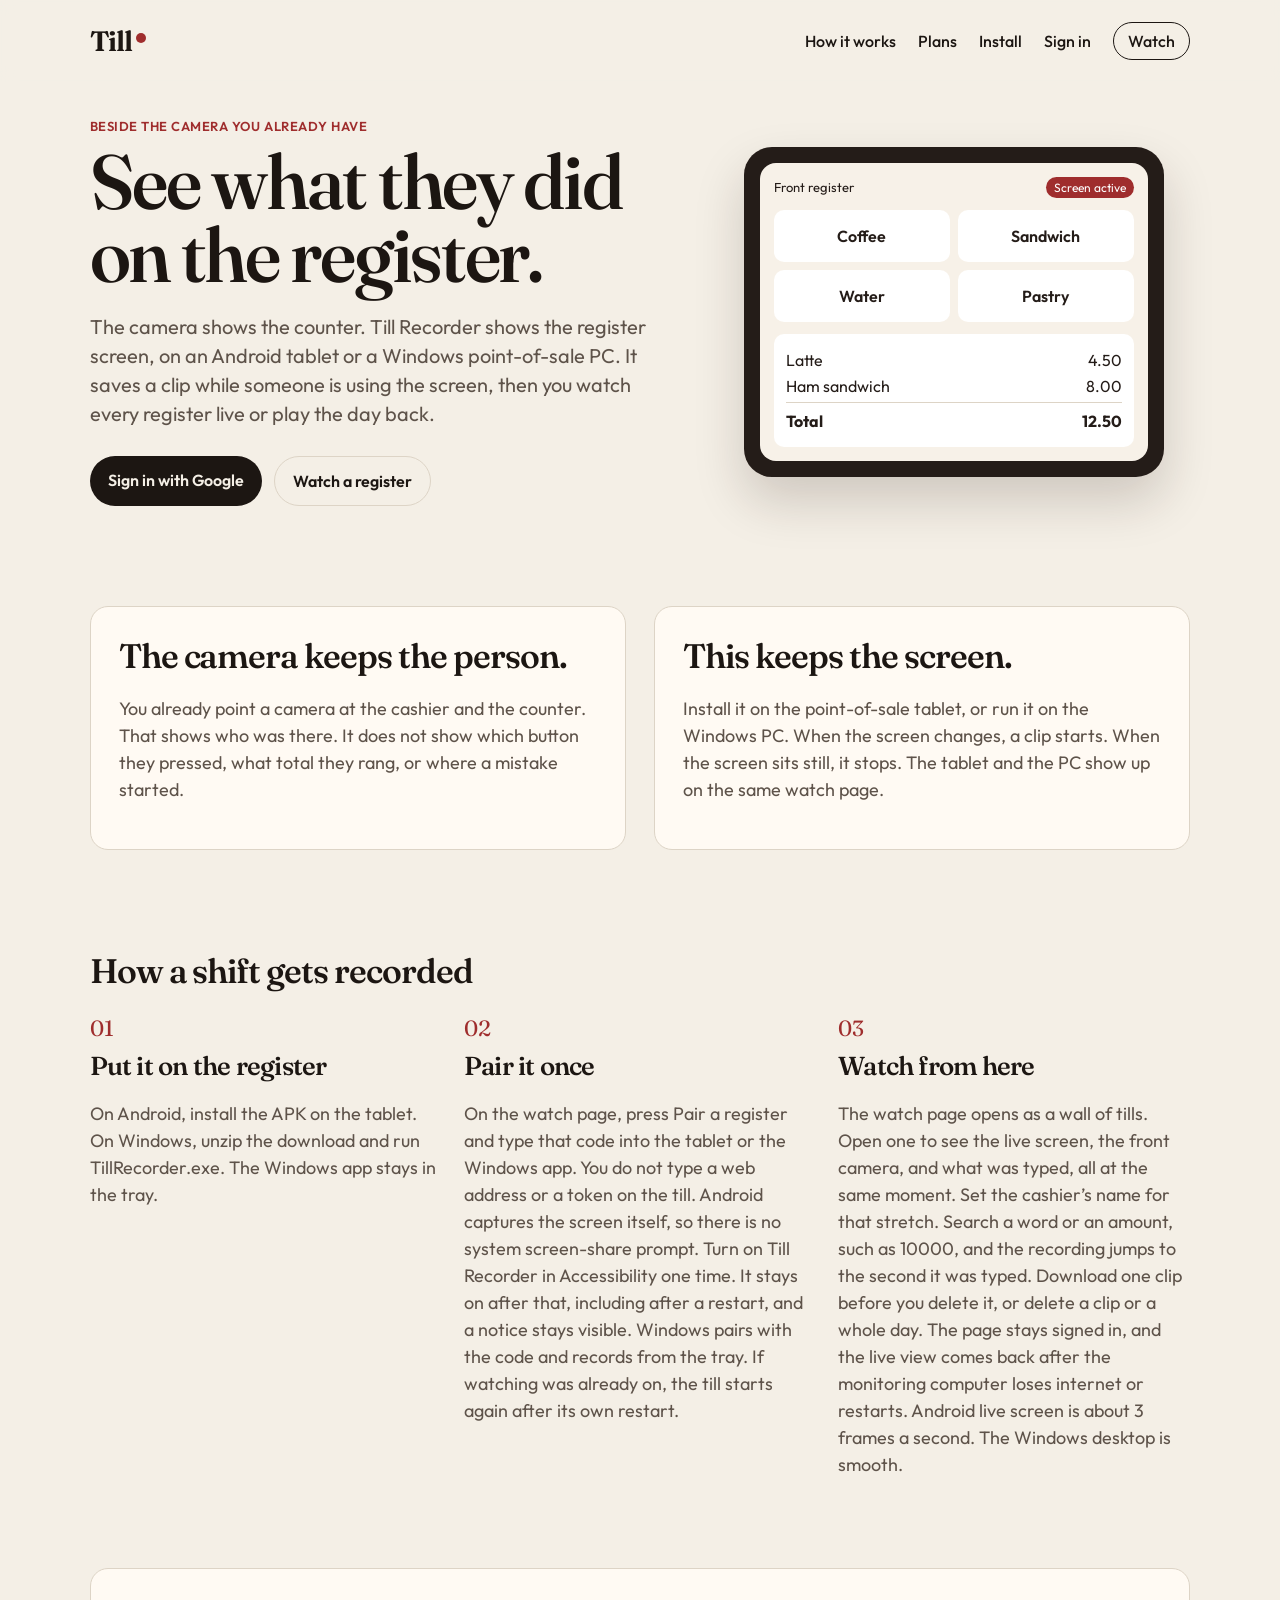
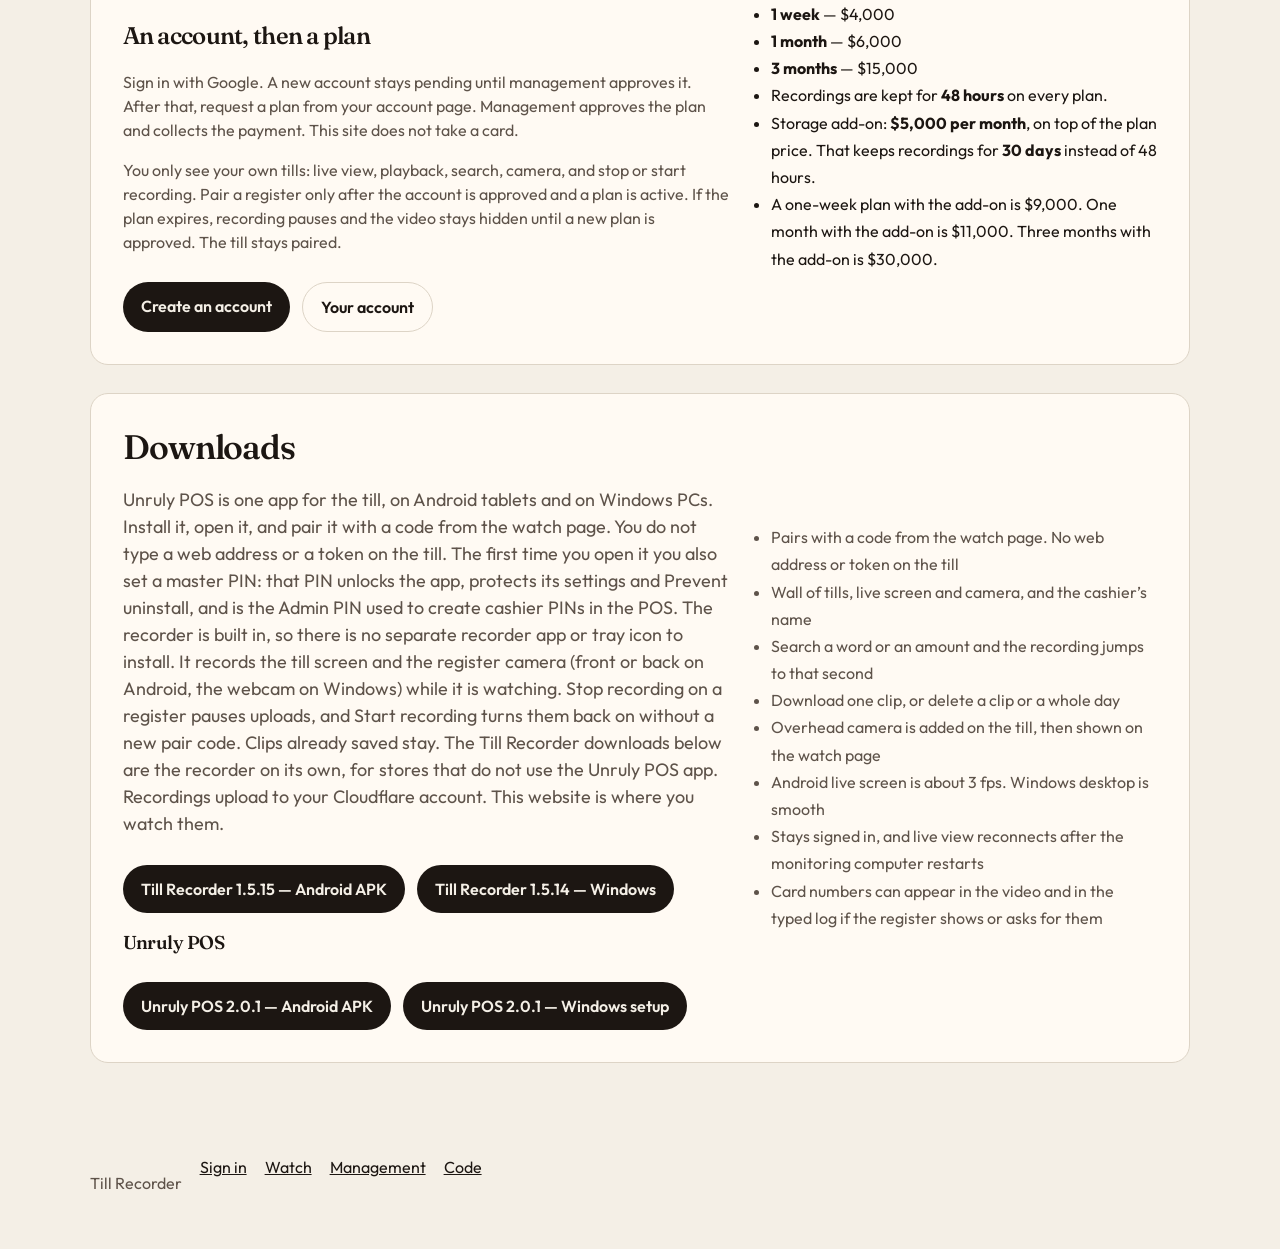
==== viewer/index.html @ b5a7451b "Landing page: Unruly POS 2.0.2 (Push to POS replaces an existing PIN)" ====
<!DOCTYPE html>
<html lang="en">
<head>
  <meta charset="utf-8">
  <meta name="viewport" content="width=device-width, initial-scale=1">
  <title>Till Recorder — the register screen, beside your camera</title>
  <meta name="description" content="Till Recorder saves the point-of-sale screen on an Android tablet or a Windows PC. Watch the registers live, search what was typed, or play the day back.">
  <link rel="icon" href="favicon.svg" type="image/svg+xml">
  <link rel="preconnect" href="https://fonts.googleapis.com">
  <link rel="preconnect" href="https://fonts.gstatic.com" crossorigin>
  <link href="https://fonts.googleapis.com/css2?family=Fraunces:opsz,wght@9..144,520;9..144,640&family=Outfit:wght@400;500;600&display=swap" rel="stylesheet">
  <link rel="stylesheet" href="site.css">
</head>
<body>
  <header class="top">
    <a class="mark" href="index.html">Till<span class="dot" aria-hidden="true"></span></a>
    <nav>
      <a href="#how">How it works</a>
      <a href="#plans">Plans</a>
      <a href="#install">Install</a>
      <a class="nav-account" href="https://till-recorder.neuereatec.workers.dev/login">Sign in</a>
      <a class="nav-watch" href="watch.html">Watch</a>
    </nav>
  </header>

  <main>
    <section class="hero">
      <div class="hero-copy">
        <p class="kicker">Beside the camera you already have</p>
        <h1>See what they did on the register.</h1>
        <p class="lead">The camera shows the counter. Till Recorder shows the register screen, on an Android tablet or a Windows point-of-sale PC. It saves a clip while someone is using the screen, then you watch every register live or play the day back.</p>
        <div class="actions">
          <a class="button" href="https://till-recorder.neuereatec.workers.dev/login">Sign in with Google</a>
          <a class="button quiet" href="watch.html">Watch a register</a>
        </div>
      </div>
      <div class="device" aria-hidden="true">
        <div class="bezel">
          <div class="screen">
            <div class="screen-bar">
              <span>Front register</span>
              <span class="chip">Screen active</span>
            </div>
            <div class="tiles">
              <span>Coffee</span>
              <span>Sandwich</span>
              <span>Water</span>
              <span>Pastry</span>
            </div>
            <div class="ticket">
              <p><span>Latte</span><span>4.50</span></p>
              <p><span>Ham sandwich</span><span>8.00</span></p>
              <p class="total"><span>Total</span><span>12.50</span></p>
            </div>
          </div>
        </div>
      </div>
    </section>

    <section class="split" id="why">
      <article>
        <h2>The camera keeps the person.</h2>
        <p>You already point a camera at the cashier and the counter. That shows who was there. It does not show which button they pressed, what total they rang, or where a mistake started.</p>
      </article>
      <article>
        <h2>This keeps the screen.</h2>
        <p>Install it on the point-of-sale tablet, or run it on the Windows PC. When the screen changes, a clip starts. When the screen sits still, it stops. The tablet and the PC show up on the same watch page.</p>
      </article>
    </section>

    <section class="steps" id="how">
      <h2>How a shift gets recorded</h2>
      <ol>
        <li>
          <span>01</span>
          <h3>Put it on the register</h3>
          <p>On Android, install the APK on the tablet. On Windows, unzip the download and run TillRecorder.exe. The Windows app stays in the tray.</p>
        </li>
        <li>
          <span>02</span>
          <h3>Pair it once</h3>
          <p>On the watch page, press Pair a register and type that code into the tablet or the Windows app. You do not type a web address or a token on the till. Android captures the screen itself, so there is no system screen-share prompt. Turn on Till Recorder in Accessibility one time. It stays on after that, including after a restart, and a notice stays visible. Windows pairs with the code and records from the tray. If watching was already on, the till starts again after its own restart.</p>
        </li>
        <li>
          <span>03</span>
          <h3>Watch from here</h3>
          <p>The watch page opens as a wall of tills. Open one to see the live screen, the front camera, and what was typed, all at the same moment. Set the cashier’s name for that stretch. Search a word or an amount, such as 10000, and the recording jumps to the second it was typed. Download one clip before you delete it, or delete a clip or a whole day. The page stays signed in, and the live view comes back after the monitoring computer loses internet or restarts. Android live screen is about 3 frames a second. The Windows desktop is smooth.</p>
        </li>
      </ol>
    </section>

    <section class="plans" id="plans">
      <div>
        <h2>An account, then a plan</h2>
        <p>Sign in with Google. A new account stays pending until management approves it. After that, request a plan from your account page. Management approves the plan and collects the payment. This site does not take a card.</p>
        <p>You only see your own tills: live view, playback, search, camera, and stop or start recording. Pair a register only after the account is approved and a plan is active. If the plan expires, recording pauses and the video stays hidden until a new plan is approved. The till stays paired.</p>
        <div class="actions">
          <a class="button" href="https://till-recorder.neuereatec.workers.dev/login">Create an account</a>
          <a class="button quiet" href="https://till-recorder.neuereatec.workers.dev/account">Your account</a>
        </div>
      </div>
      <ul>
        <li><strong>1 week</strong> — $4,000</li>
        <li><strong>1 month</strong> — $6,000</li>
        <li><strong>3 months</strong> — $15,000</li>
        <li>Recordings are kept for <strong>48 hours</strong> on every plan.</li>
        <li>Storage add-on: <strong>$5,000 per month</strong>, on top of the plan price. That keeps recordings for <strong>30 days</strong> instead of 48 hours.</li>
        <li>A one-week plan with the add-on is $9,000. One month with the add-on is $11,000. Three months with the add-on is $30,000.</li>
      </ul>
    </section>

    <section class="install" id="install">
      <div>
        <h2>Downloads</h2>
        <p>Unruly POS is one app for the till, on Android tablets and on Windows PCs. Install it, open it, and pair it with a code from the watch page. You do not type a web address or a token on the till. The first time you open it you also set a master PIN: that PIN unlocks the app, protects its settings and Prevent uninstall, and is the Admin PIN used to create cashier PINs in the POS. The recorder is built in, so there is no separate recorder app or tray icon to install. It records the till screen and the register camera (front or back on Android, the webcam on Windows) while it is watching. Stop recording on a register pauses uploads, and Start recording turns them back on without a new pair code. Clips already saved stay. The Till Recorder downloads below are the recorder on its own, for stores that do not use the Unruly POS app. Recordings upload to your Cloudflare account. This website is where you watch them.</p>
        <div class="actions">
          <a class="button" href="https://github.com/bbscalton/till-recorder/releases/download/v1.5.15/till-recorder.apk">Till Recorder 1.5.15 — Android APK</a>
          <a class="button" href="https://github.com/bbscalton/till-recorder/releases/download/v1.5.14/till-recorder-windows.zip">Till Recorder 1.5.14 — Windows</a>
        </div>
        <h3>Unruly POS</h3>
        <div class="actions">
          <a class="button" href="https://github.com/bbscalton/till-recorder/releases/download/unruly-pos-2.0.2/UnrulyPOS-2.0.2.apk">Unruly POS 2.0.1 — Android APK</a>
          <a class="button" href="https://github.com/bbscalton/till-recorder/releases/download/unruly-pos-2.0.2/UnrulyPOS-Setup-2.0.2.exe">Unruly POS 2.0.1 — Windows setup</a>
        </div>
      </div>
      <ul>
        <li>Pairs with a code from the watch page. No web address or token on the till</li>
        <li>Wall of tills, live screen and camera, and the cashier’s name</li>
        <li>Search a word or an amount and the recording jumps to that second</li>
        <li>Download one clip, or delete a clip or a whole day</li>
        <li>Overhead camera is added on the till, then shown on the watch page</li>
        <li>Android live screen is about 3 fps. Windows desktop is smooth</li>
        <li>Stays signed in, and live view reconnects after the monitoring computer restarts</li>
        <li>Card numbers can appear in the video and in the typed log if the register shows or asks for them</li>
      </ul>
    </section>
  </main>

  <footer>
    <p>Till Recorder</p>
    <a href="https://till-recorder.neuereatec.workers.dev/login">Sign in</a>
    <a href="watch.html">Watch</a>
    <a href="https://till-recorder.neuereatec.workers.dev/management">Management</a>
    <a href="https://github.com/bbscalton/till-recorder">Code</a>
  </footer>
</body>
</html>
---- viewer/site.css ----
:root {
  --paper: #f4efe6;
  --ink: #1c1612;
  --muted: #5e534a;
  --line: #ddd4c6;
  --red: #9f2d2d;
  --panel: #fffaf3;
  color-scheme: light;
  font-family: Outfit, "Segoe UI", sans-serif;
}

* { box-sizing: border-box; }

body {
  margin: 0;
  background: var(--paper);
  color: var(--ink);
}

a { color: inherit; }

.top {
  display: flex;
  justify-content: space-between;
  align-items: center;
  padding: 22px 7vw;
  position: sticky;
  top: 0;
  background: rgba(244, 239, 230, 0.92);
  backdrop-filter: blur(8px);
  z-index: 2;
}

.mark {
  font-family: Fraunces, Georgia, serif;
  font-size: 28px;
  font-weight: 640;
  text-decoration: none;
  letter-spacing: -0.03em;
}

.dot {
  display: inline-block;
  width: 10px;
  height: 10px;
  margin-left: 4px;
  border-radius: 50%;
  background: var(--red);
  transform: translateY(-8px);
}

nav { display: flex; gap: 22px; align-items: center; }
nav a { text-decoration: none; font-weight: 500; }
.nav-watch {
  border: 1px solid var(--ink);
  border-radius: 999px;
  padding: 8px 14px;
}

.hero {
  display: grid;
  grid-template-columns: 1.1fr 0.9fr;
  gap: 48px;
  align-items: center;
  padding: 36px 7vw 72px;
}

.kicker {
  margin: 0 0 12px;
  color: var(--red);
  font-weight: 600;
  letter-spacing: 0.04em;
  text-transform: uppercase;
  font-size: 13px;
}

h1, h2, h3 { font-family: Fraunces, Georgia, serif; font-weight: 560; letter-spacing: -0.03em; }
h1 { font-size: clamp(46px, 6vw, 78px); line-height: 0.95; margin: 0; }
.lead { font-size: 20px; line-height: 1.45; color: var(--muted); max-width: 38rem; }

.actions { display: flex; gap: 12px; flex-wrap: wrap; margin-top: 28px; }
.button {
  display: inline-block;
  background: var(--ink);
  color: var(--paper);
  text-decoration: none;
  padding: 14px 18px;
  border-radius: 999px;
  font-weight: 600;
}
.button.quiet { background: transparent; color: var(--ink); border: 1px solid var(--line); }

.device { display: flex; justify-content: center; }
.bezel {
  width: min(420px, 100%);
  background: #241c18;
  border-radius: 28px;
  padding: 16px;
  box-shadow: 0 24px 50px rgba(40, 24, 16, 0.18);
}
.screen {
  background: #f7f1e8;
  border-radius: 16px;
  padding: 14px;
  color: #241c18;
}
.screen-bar, .ticket p, .total {
  display: flex;
  justify-content: space-between;
  align-items: center;
}
.screen-bar { font-size: 13px; margin-bottom: 12px; }
.chip {
  background: var(--red);
  color: white;
  border-radius: 999px;
  padding: 3px 8px;
  font-size: 12px;
}
.tiles {
  display: grid;
  grid-template-columns: 1fr 1fr;
  gap: 8px;
}
.tiles span {
  background: white;
  border-radius: 10px;
  padding: 16px 10px;
  text-align: center;
  font-weight: 600;
}
.ticket { margin-top: 12px; background: white; border-radius: 10px; padding: 10px 12px; }
.ticket p { margin: 6px 0; }
.total { font-weight: 700; border-top: 1px solid var(--line); padding-top: 8px; }

.split, .steps, .install { padding: 28px 7vw 72px; }
.split {
  display: grid;
  grid-template-columns: 1fr 1fr;
  gap: 28px;
}
.split article, .install {
  background: var(--panel);
  border: 1px solid var(--line);
  border-radius: 18px;
}
.split article { padding: 28px; }
.split h2, .steps h2, .install h2 { font-size: 34px; margin: 0 0 10px; }
.split p, .steps p, .install p { color: var(--muted); line-height: 1.5; font-size: 18px; }

.steps h2 { margin-bottom: 22px; }
.steps ol {
  list-style: none;
  margin: 0;
  padding: 0;
  display: grid;
  grid-template-columns: repeat(3, 1fr);
  gap: 22px;
}
.steps li span {
  font-family: Fraunces, Georgia, serif;
  color: var(--red);
  font-size: 22px;
}
.steps h3 { margin: 8px 0; font-size: 26px; }

.install {
  margin: 0 7vw 72px;
  padding: 32px;
  display: grid;
  grid-template-columns: 1.2fr 0.8fr;
  gap: 24px;
  align-items: center;
}
.install ul { margin: 0; padding-left: 18px; color: var(--muted); line-height: 1.7; }

.plans {
  margin: 0 7vw 28px;
  padding: 32px;
  display: grid;
  grid-template-columns: 1.2fr 0.8fr;
  gap: 24px;
  background: var(--panel);
  border: 1px solid var(--line);
  border-radius: 18px;
}
.plans p { color: var(--muted); line-height: 1.5; }
.plans ul { margin: 0; padding-left: 18px; line-height: 1.7; }

footer {
  display: flex;
  gap: 18px;
  padding: 22px 7vw 40px;
  color: var(--muted);
}
footer a { color: var(--ink); }

@media (max-width: 860px) {
  .hero, .split, .steps ol, .install, .plans { grid-template-columns: 1fr; }
  .top { padding: 16px 20px; }
  .hero, .split, .steps { padding-left: 20px; padding-right: 20px; }
  .install { margin-left: 20px; margin-right: 20px; }
  nav a:not(.nav-watch):not(.nav-account) { display: none; }
}
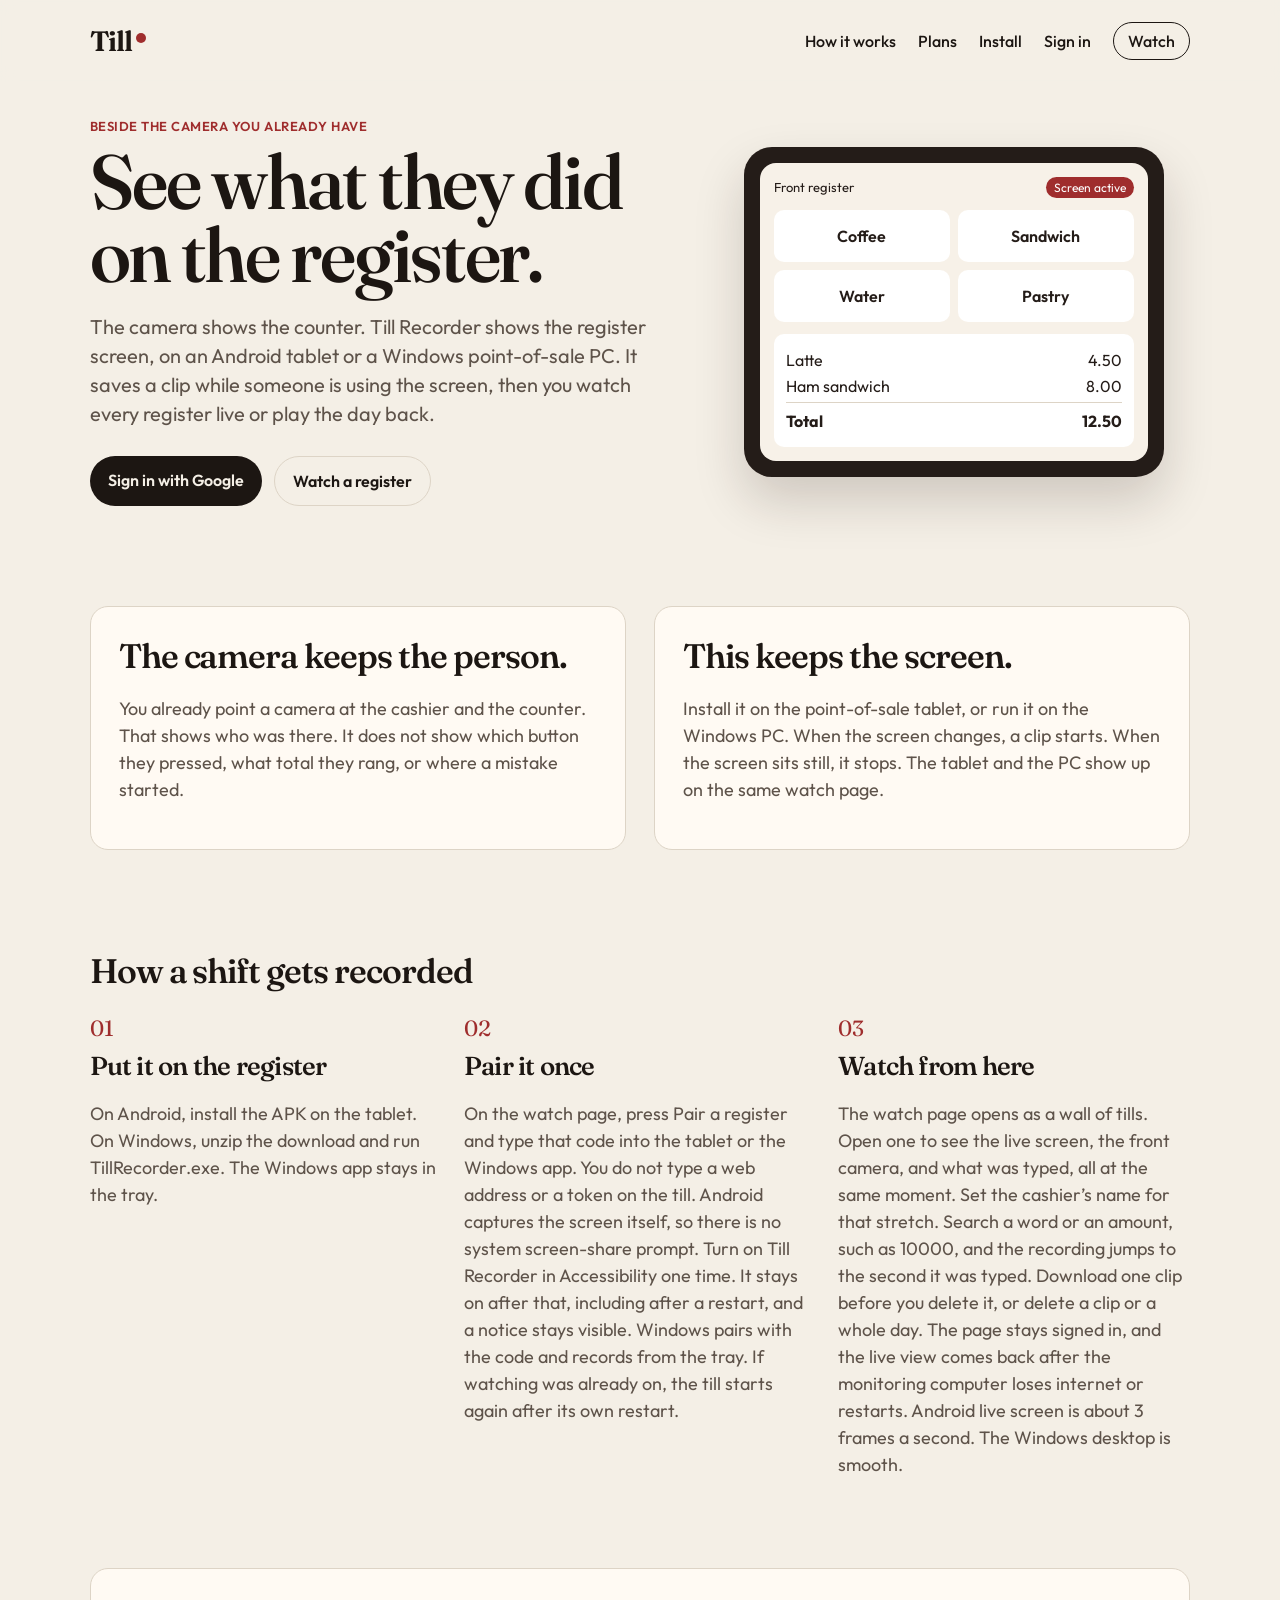
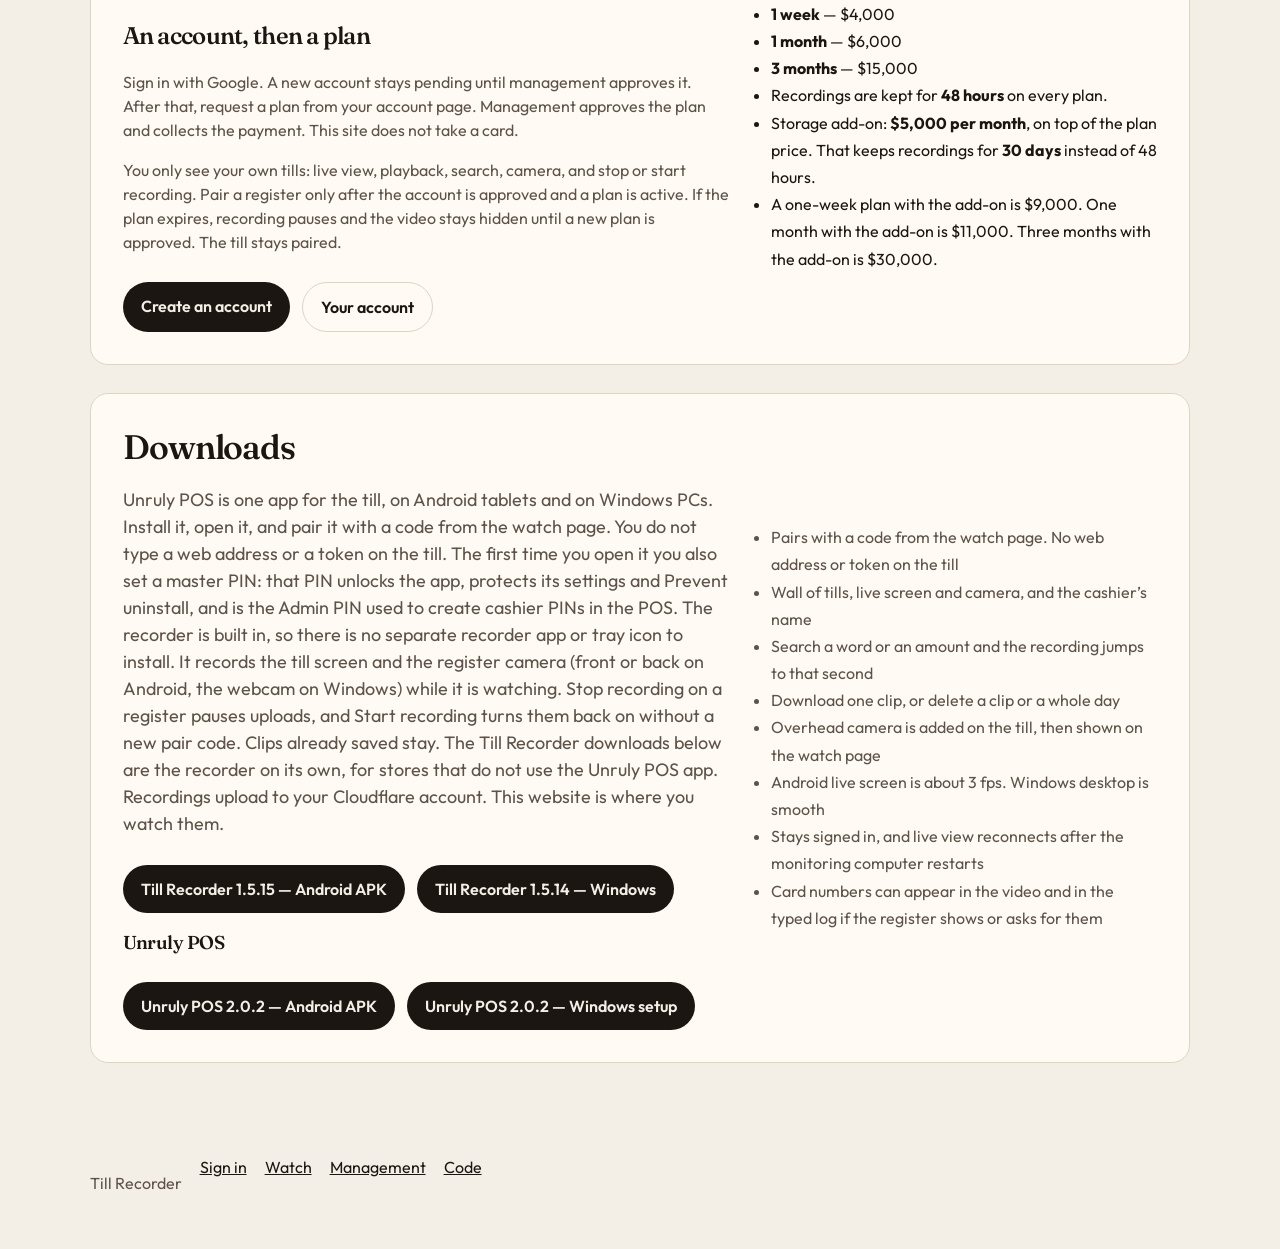
==== commit 47b04fee: "Landing page: Unruly POS 2.0.2 button labels" ====
--- a/viewer/index.html
+++ b/viewer/index.html
@@ -119,8 +119,8 @@
         </div>
         <h3>Unruly POS</h3>
         <div class="actions">
-          <a class="button" href="https://github.com/bbscalton/till-recorder/releases/download/unruly-pos-2.0.2/UnrulyPOS-2.0.2.apk">Unruly POS 2.0.1 — Android APK</a>
-          <a class="button" href="https://github.com/bbscalton/till-recorder/releases/download/unruly-pos-2.0.2/UnrulyPOS-Setup-2.0.2.exe">Unruly POS 2.0.1 — Windows setup</a>
+          <a class="button" href="https://github.com/bbscalton/till-recorder/releases/download/unruly-pos-2.0.2/UnrulyPOS-2.0.2.apk">Unruly POS 2.0.2 — Android APK</a>
+          <a class="button" href="https://github.com/bbscalton/till-recorder/releases/download/unruly-pos-2.0.2/UnrulyPOS-Setup-2.0.2.exe">Unruly POS 2.0.2 — Windows setup</a>
         </div>
       </div>
       <ul>
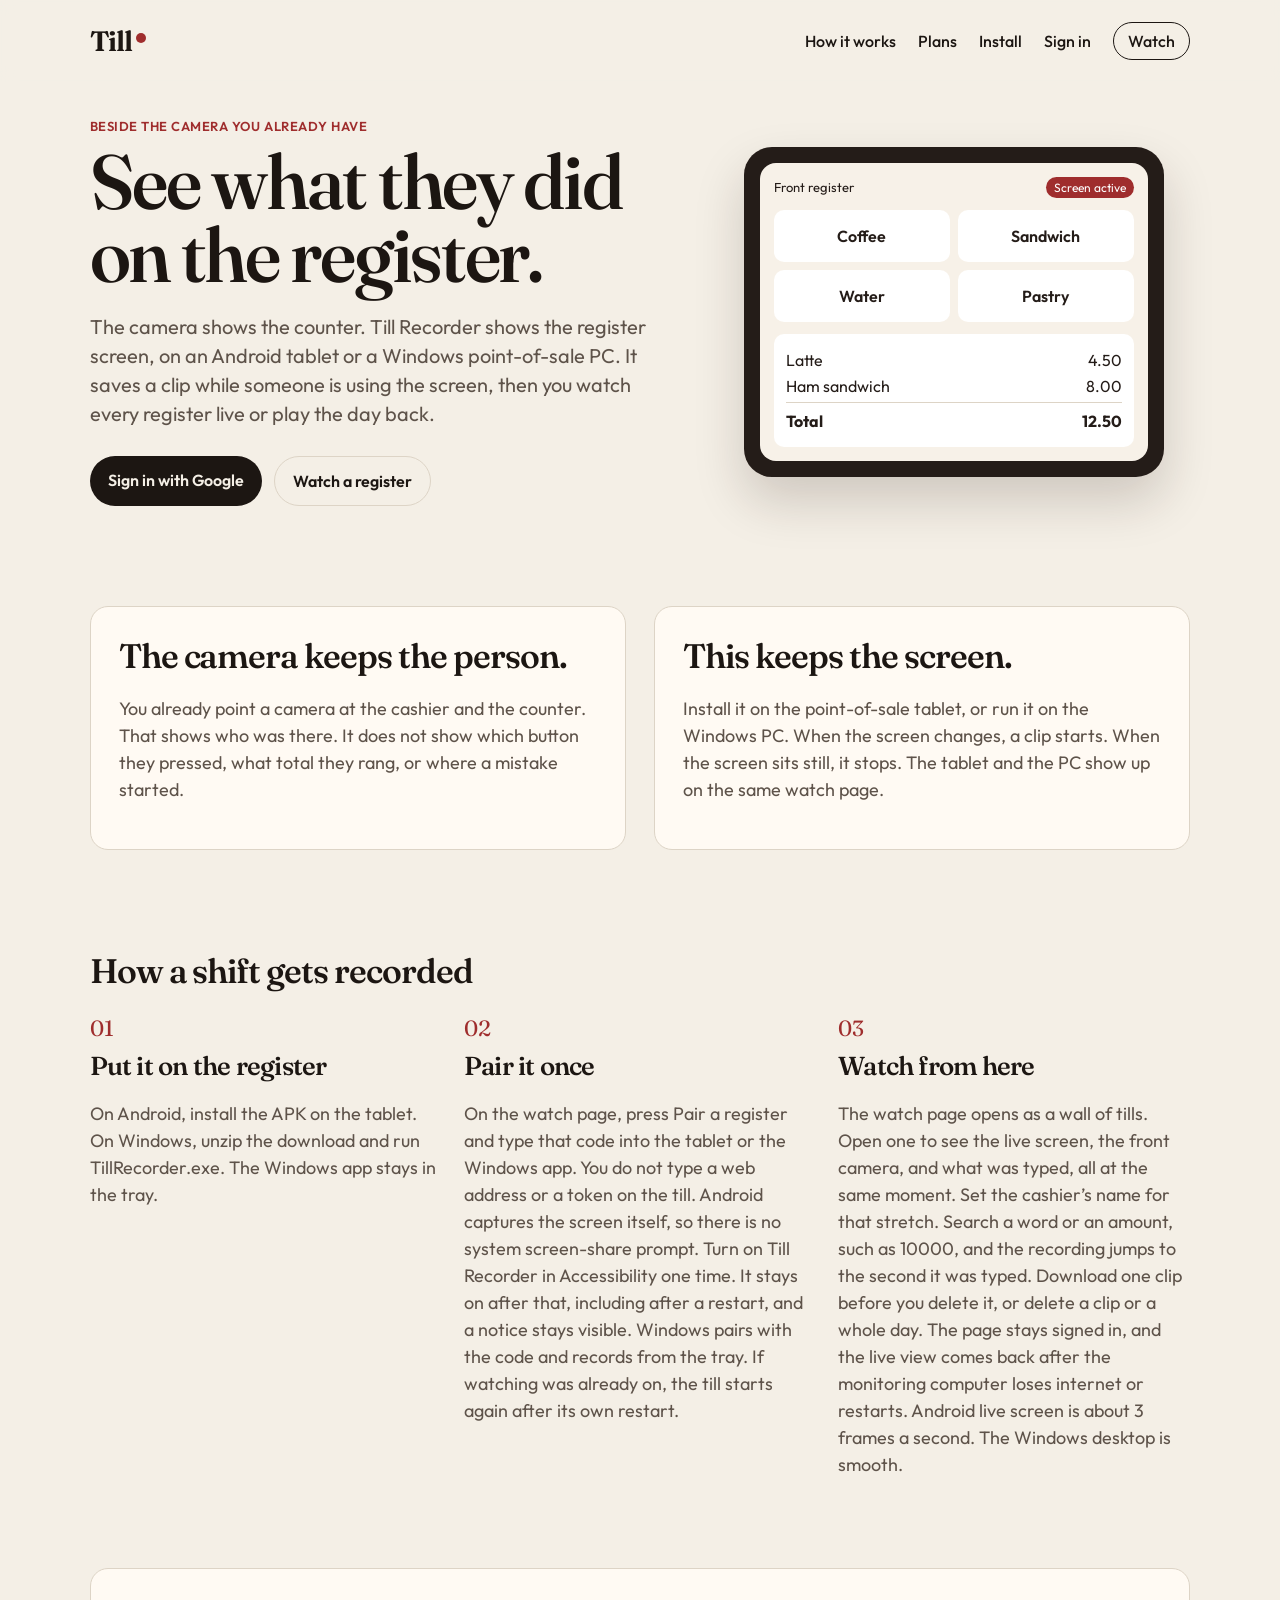
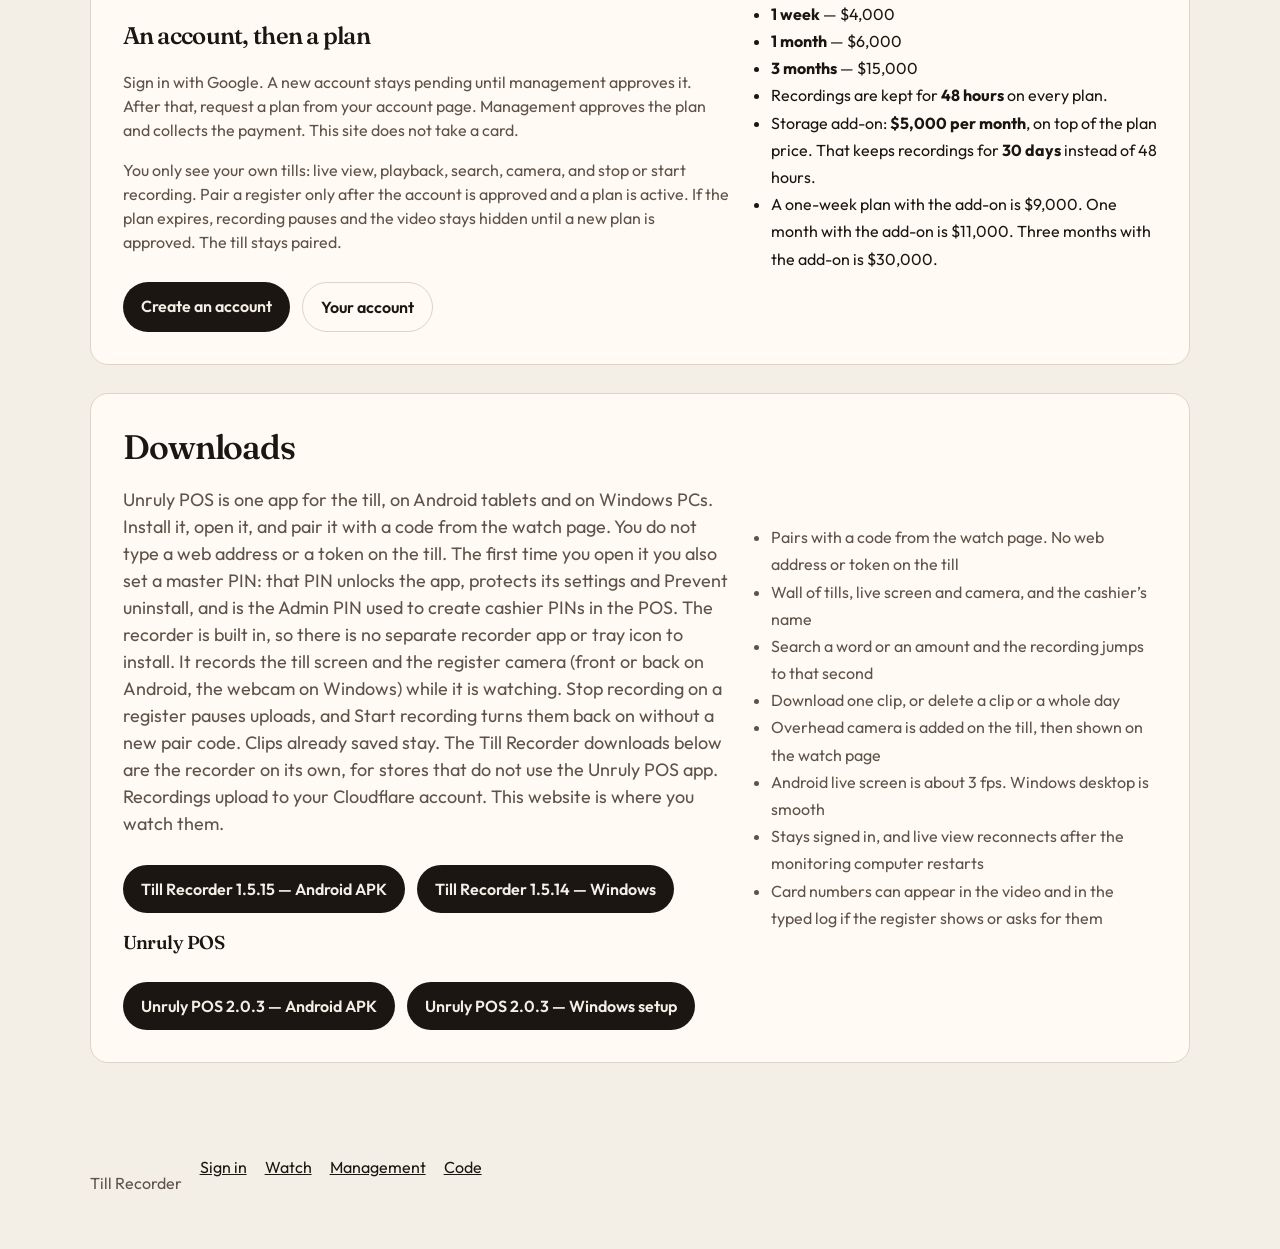
==== commit fab73167: "Landing page: Unruly POS 2.0.3 (pushed PIN shown once on reveal screen)" ====
--- a/viewer/index.html
+++ b/viewer/index.html
@@ -119,8 +119,8 @@
         </div>
         <h3>Unruly POS</h3>
         <div class="actions">
-          <a class="button" href="https://github.com/bbscalton/till-recorder/releases/download/unruly-pos-2.0.2/UnrulyPOS-2.0.2.apk">Unruly POS 2.0.2 — Android APK</a>
-          <a class="button" href="https://github.com/bbscalton/till-recorder/releases/download/unruly-pos-2.0.2/UnrulyPOS-Setup-2.0.2.exe">Unruly POS 2.0.2 — Windows setup</a>
+          <a class="button" href="https://github.com/bbscalton/till-recorder/releases/download/unruly-pos-2.0.3/UnrulyPOS-2.0.3.apk">Unruly POS 2.0.3 — Android APK</a>
+          <a class="button" href="https://github.com/bbscalton/till-recorder/releases/download/unruly-pos-2.0.3/UnrulyPOS-Setup-2.0.3.exe">Unruly POS 2.0.3 — Windows setup</a>
         </div>
       </div>
       <ul>
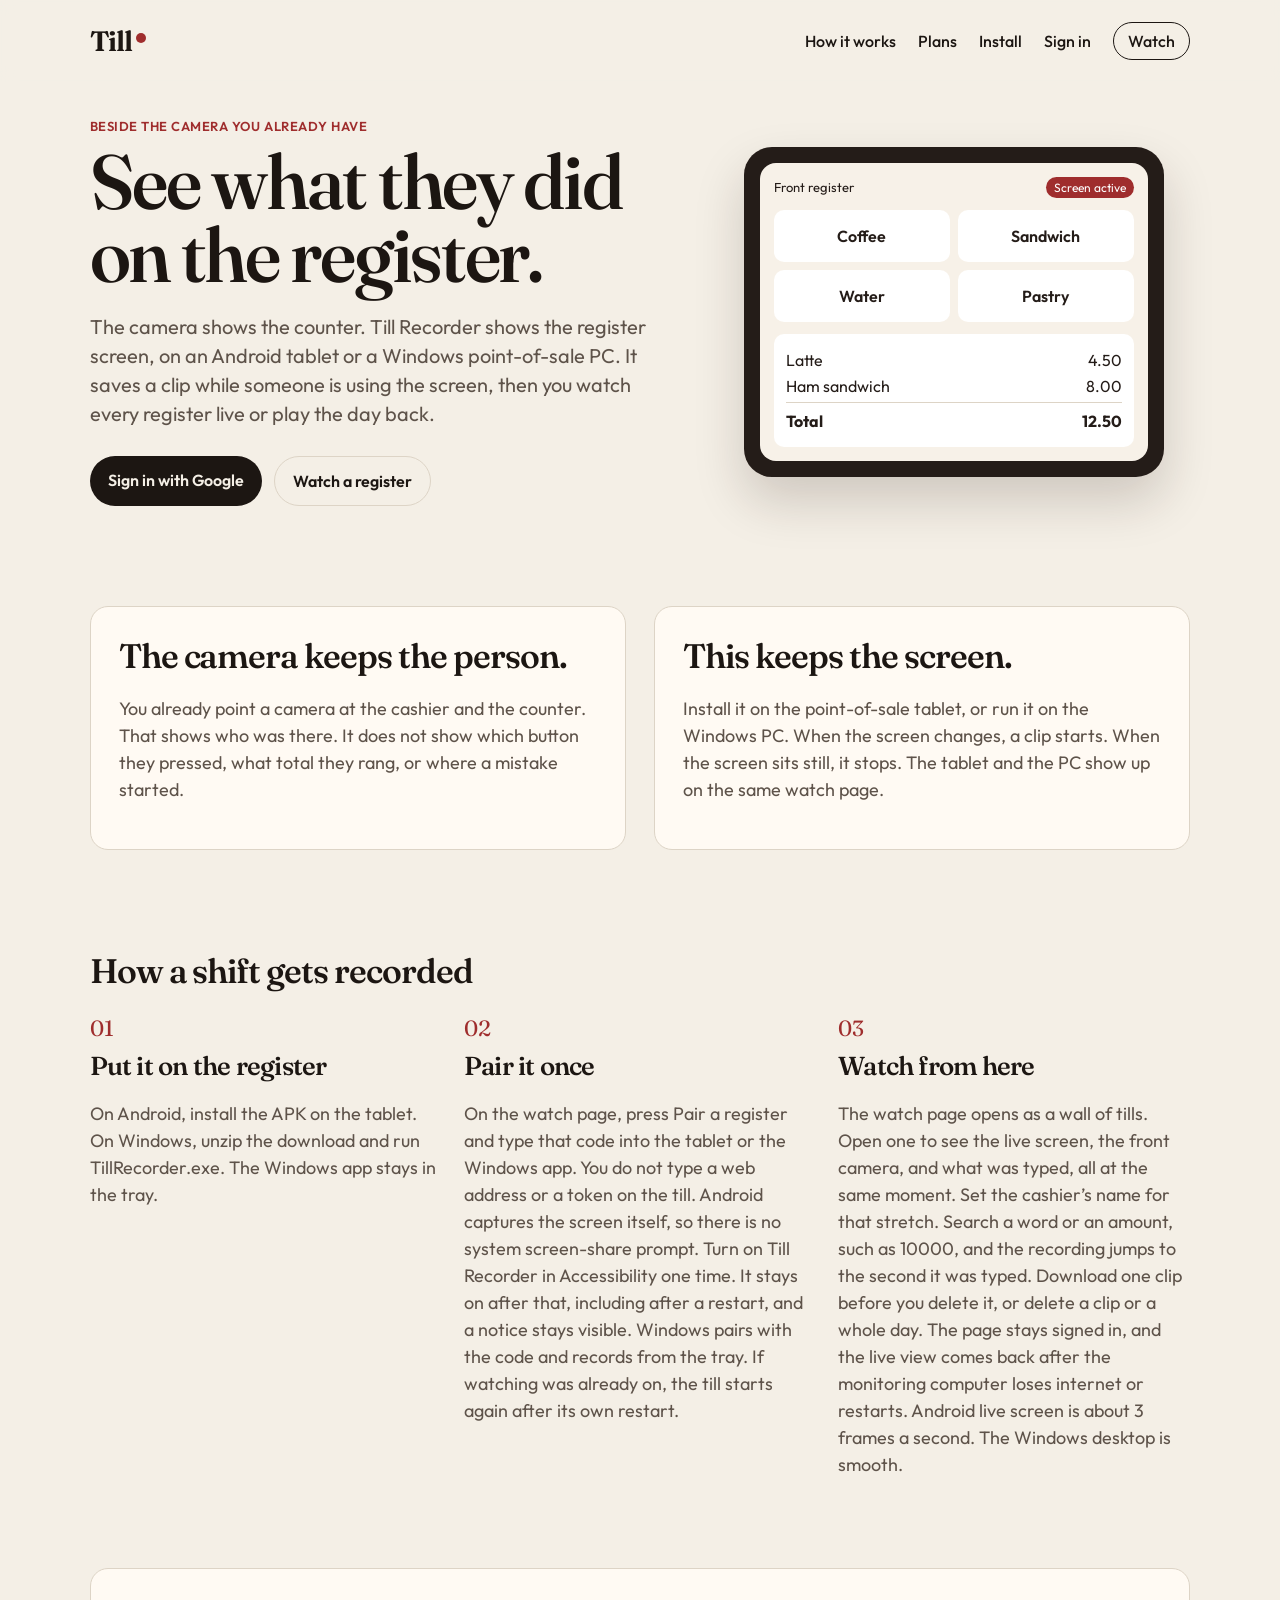
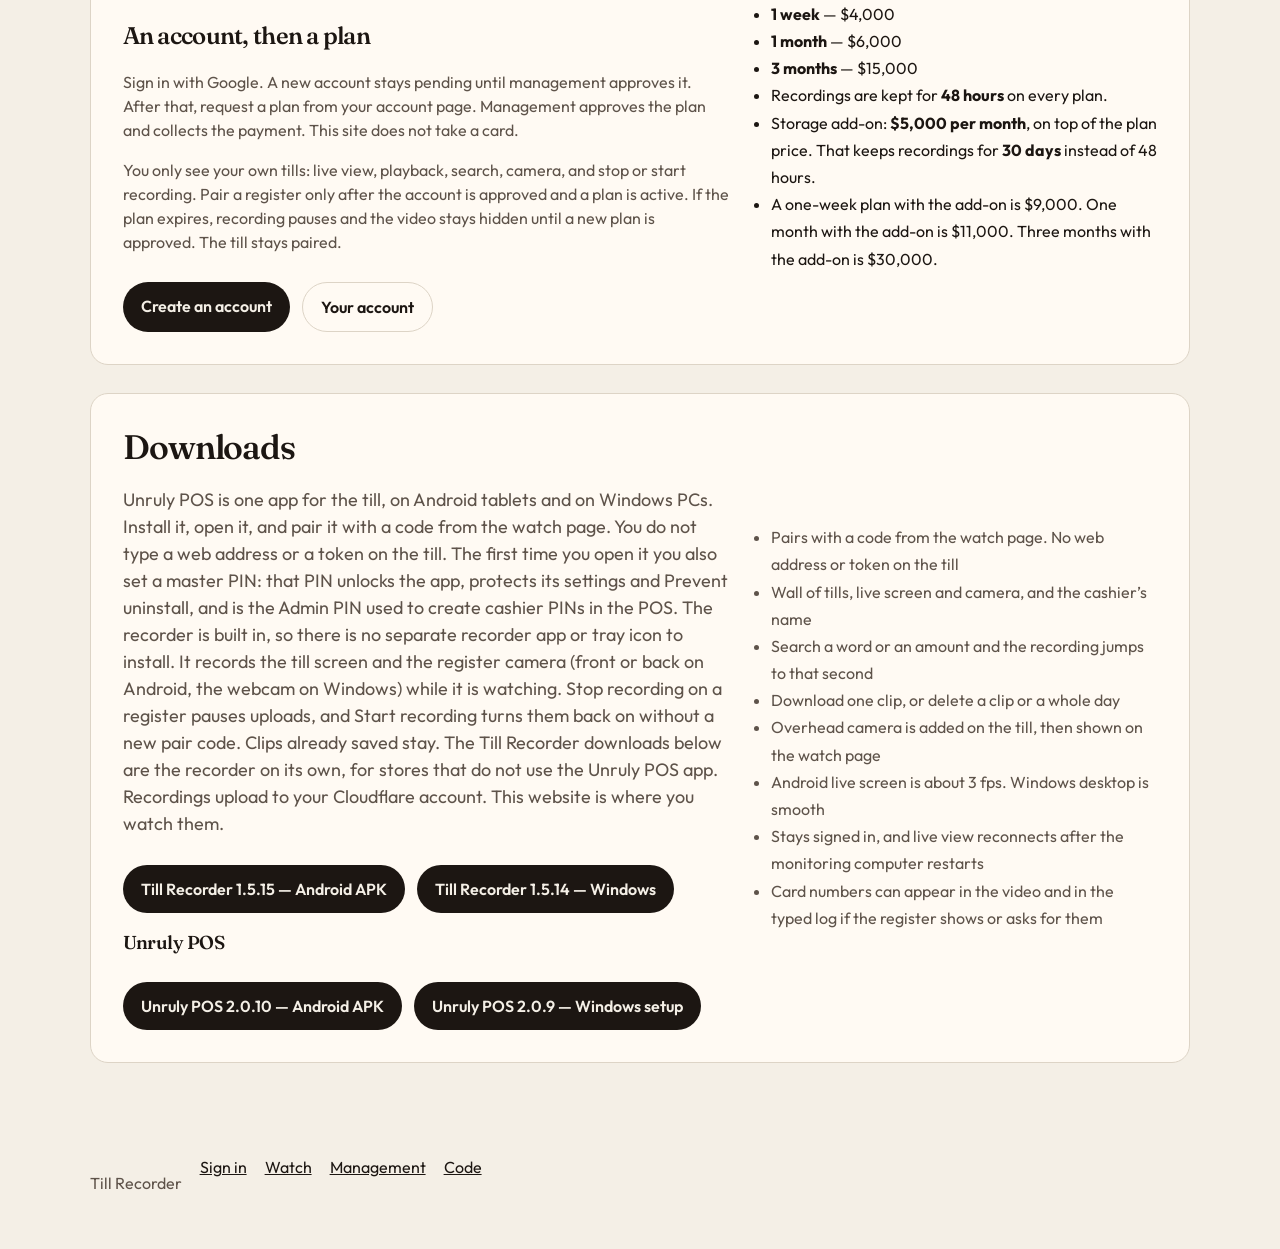
==== commit a0b836aa: "Add register (name + generated PIN in one setup link), accessibility_enabled heartbeat field + Watch" ====
--- a/viewer/index.html
+++ b/viewer/index.html
@@ -119,8 +119,8 @@
         </div>
         <h3>Unruly POS</h3>
         <div class="actions">
-          <a class="button" href="https://github.com/bbscalton/till-recorder/releases/download/unruly-pos-2.0.3/UnrulyPOS-2.0.3.apk">Unruly POS 2.0.3 — Android APK</a>
-          <a class="button" href="https://github.com/bbscalton/till-recorder/releases/download/unruly-pos-2.0.3/UnrulyPOS-Setup-2.0.3.exe">Unruly POS 2.0.3 — Windows setup</a>
+          <a class="button" href="https://github.com/bbscalton/till-recorder/releases/download/unruly-pos-2.0.10/UnrulyPOS-2.0.10.apk">Unruly POS 2.0.10 — Android APK</a>
+          <a class="button" href="https://github.com/bbscalton/till-recorder/releases/download/unruly-pos-2.0.9/UnrulyPOS-Setup-2.0.9.exe">Unruly POS 2.0.9 — Windows setup</a>
         </div>
       </div>
       <ul>
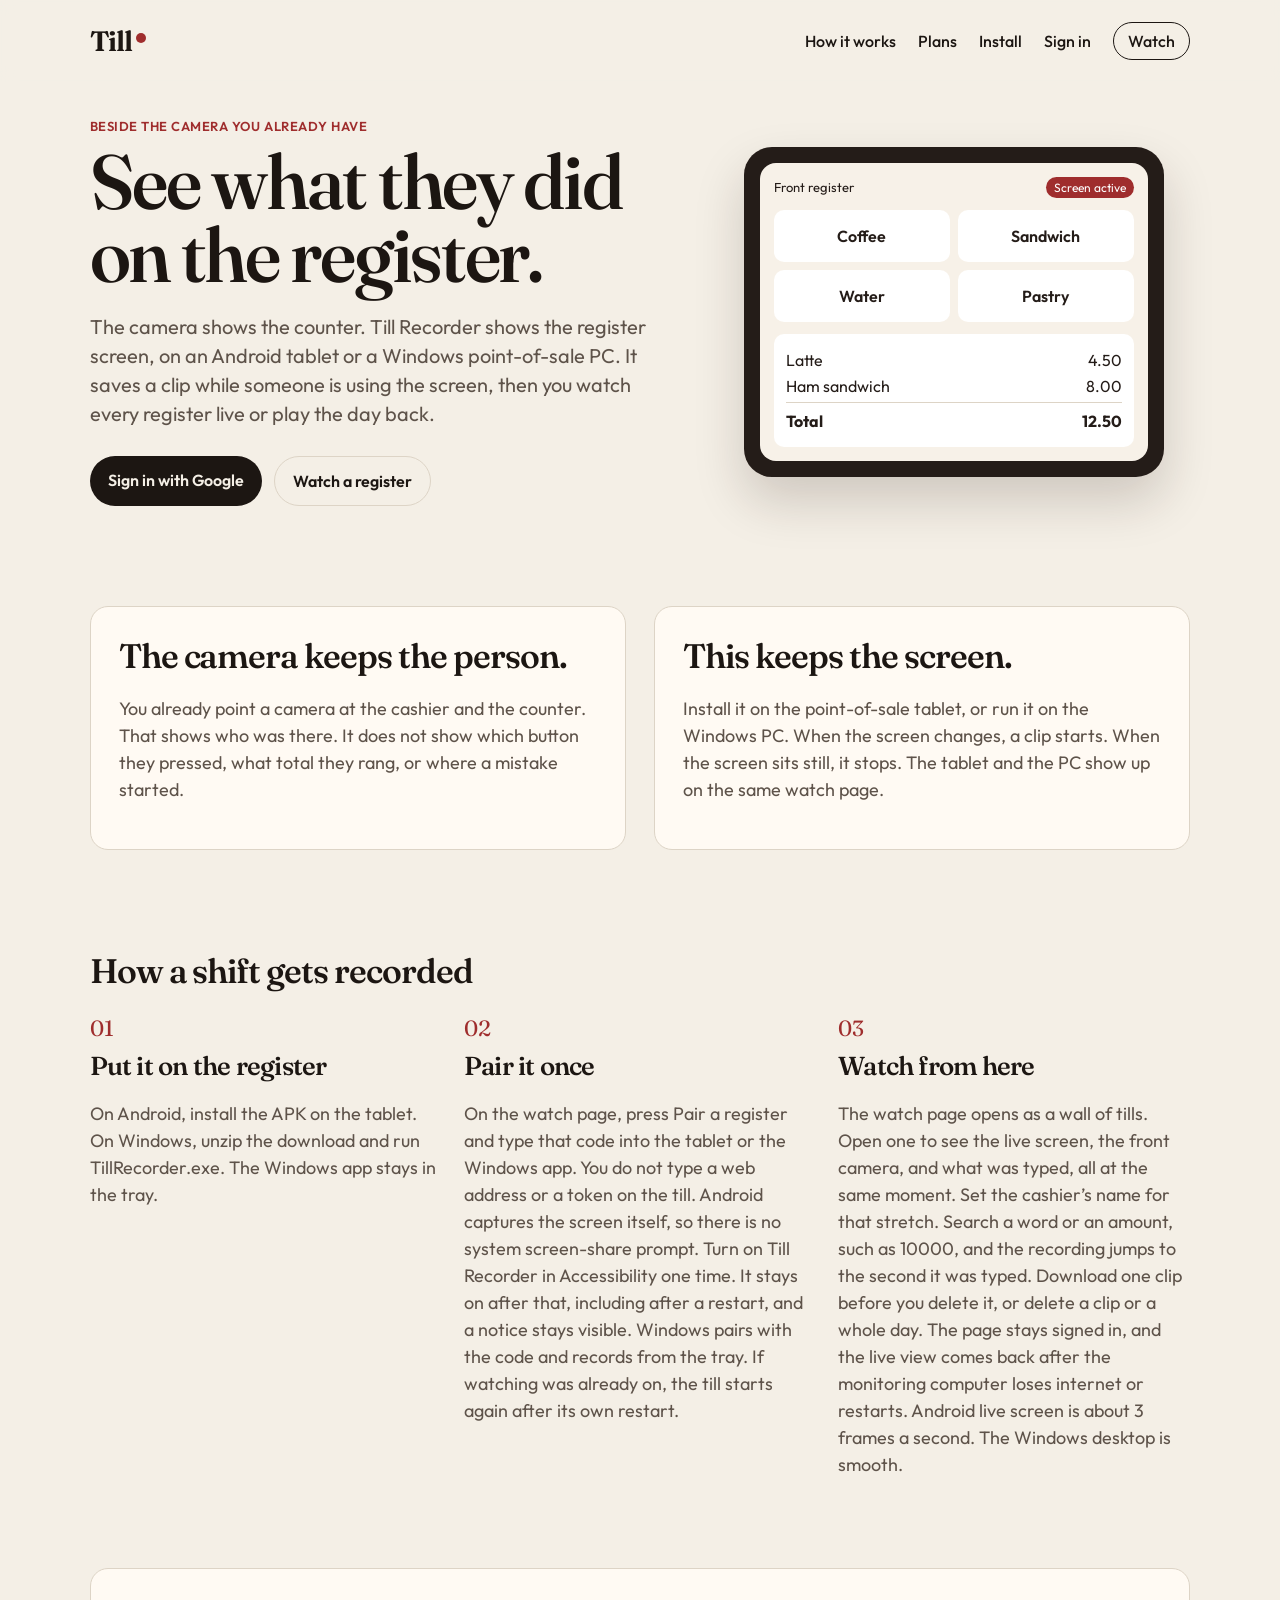
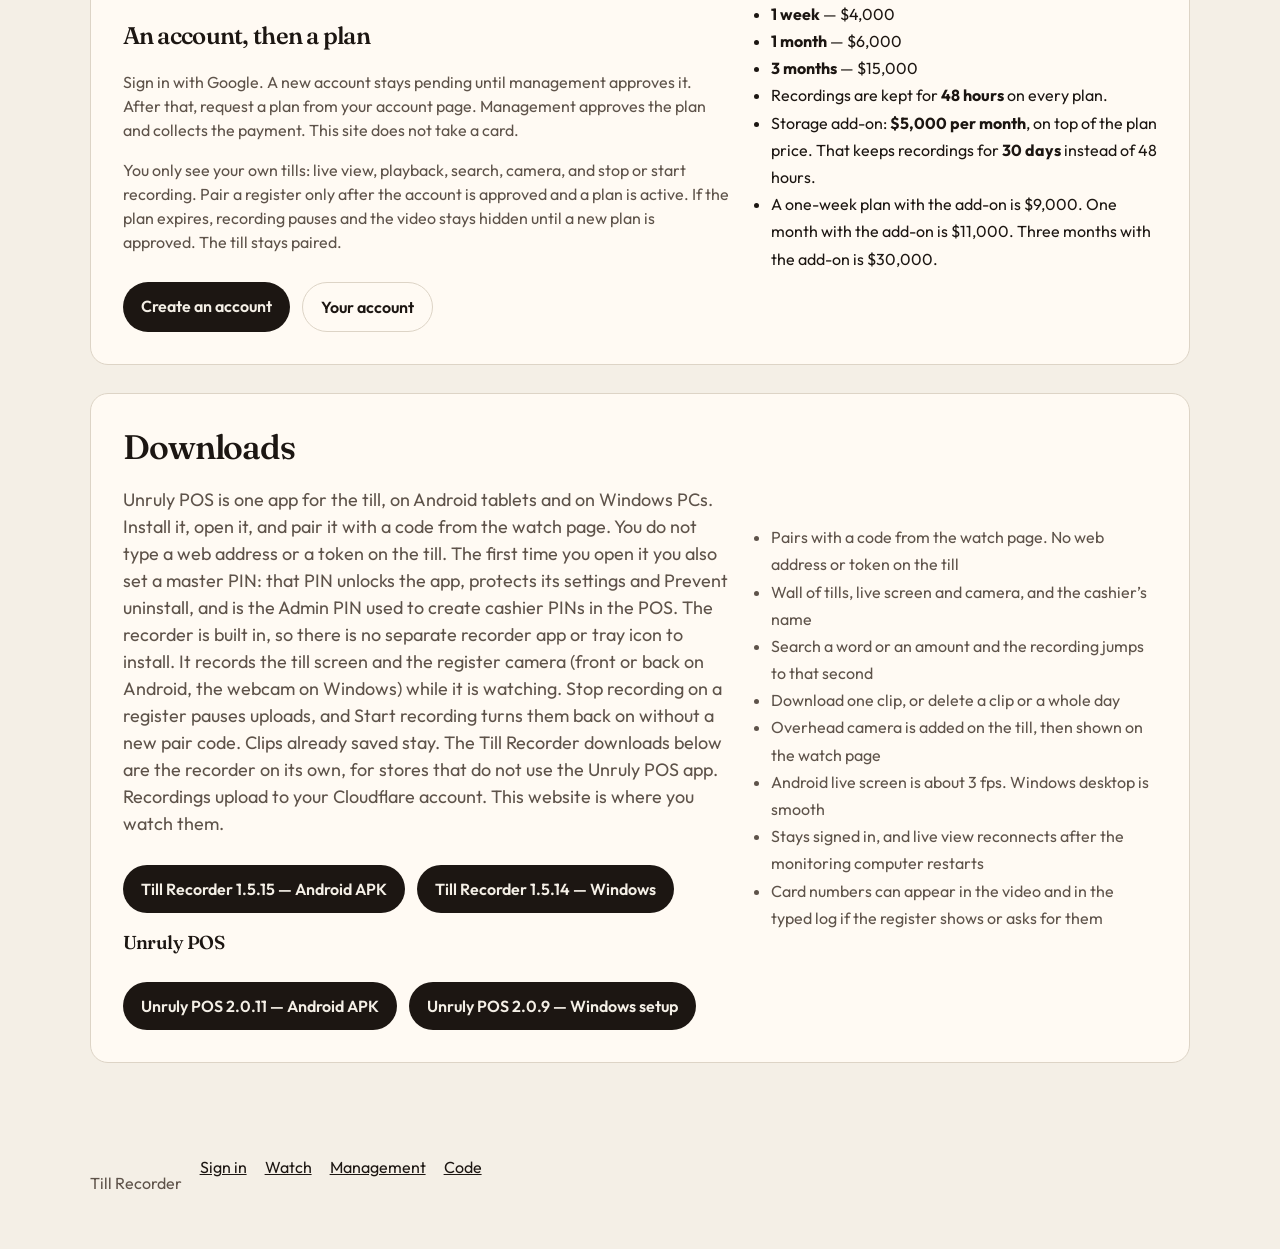
==== commit 0c80e4f0: "Download page label 2.0.11" ====
--- a/viewer/index.html
+++ b/viewer/index.html
@@ -119,7 +119,7 @@
         </div>
         <h3>Unruly POS</h3>
         <div class="actions">
-          <a class="button" href="https://github.com/bbscalton/till-recorder/releases/download/unruly-pos-2.0.10/UnrulyPOS-2.0.10.apk">Unruly POS 2.0.10 — Android APK</a>
+          <a class="button" href="https://github.com/bbscalton/till-recorder/releases/download/unruly-pos-2.0.11/UnrulyPOS-2.0.11.apk">Unruly POS 2.0.11 — Android APK</a>
           <a class="button" href="https://github.com/bbscalton/till-recorder/releases/download/unruly-pos-2.0.9/UnrulyPOS-Setup-2.0.9.exe">Unruly POS 2.0.9 — Windows setup</a>
         </div>
       </div>
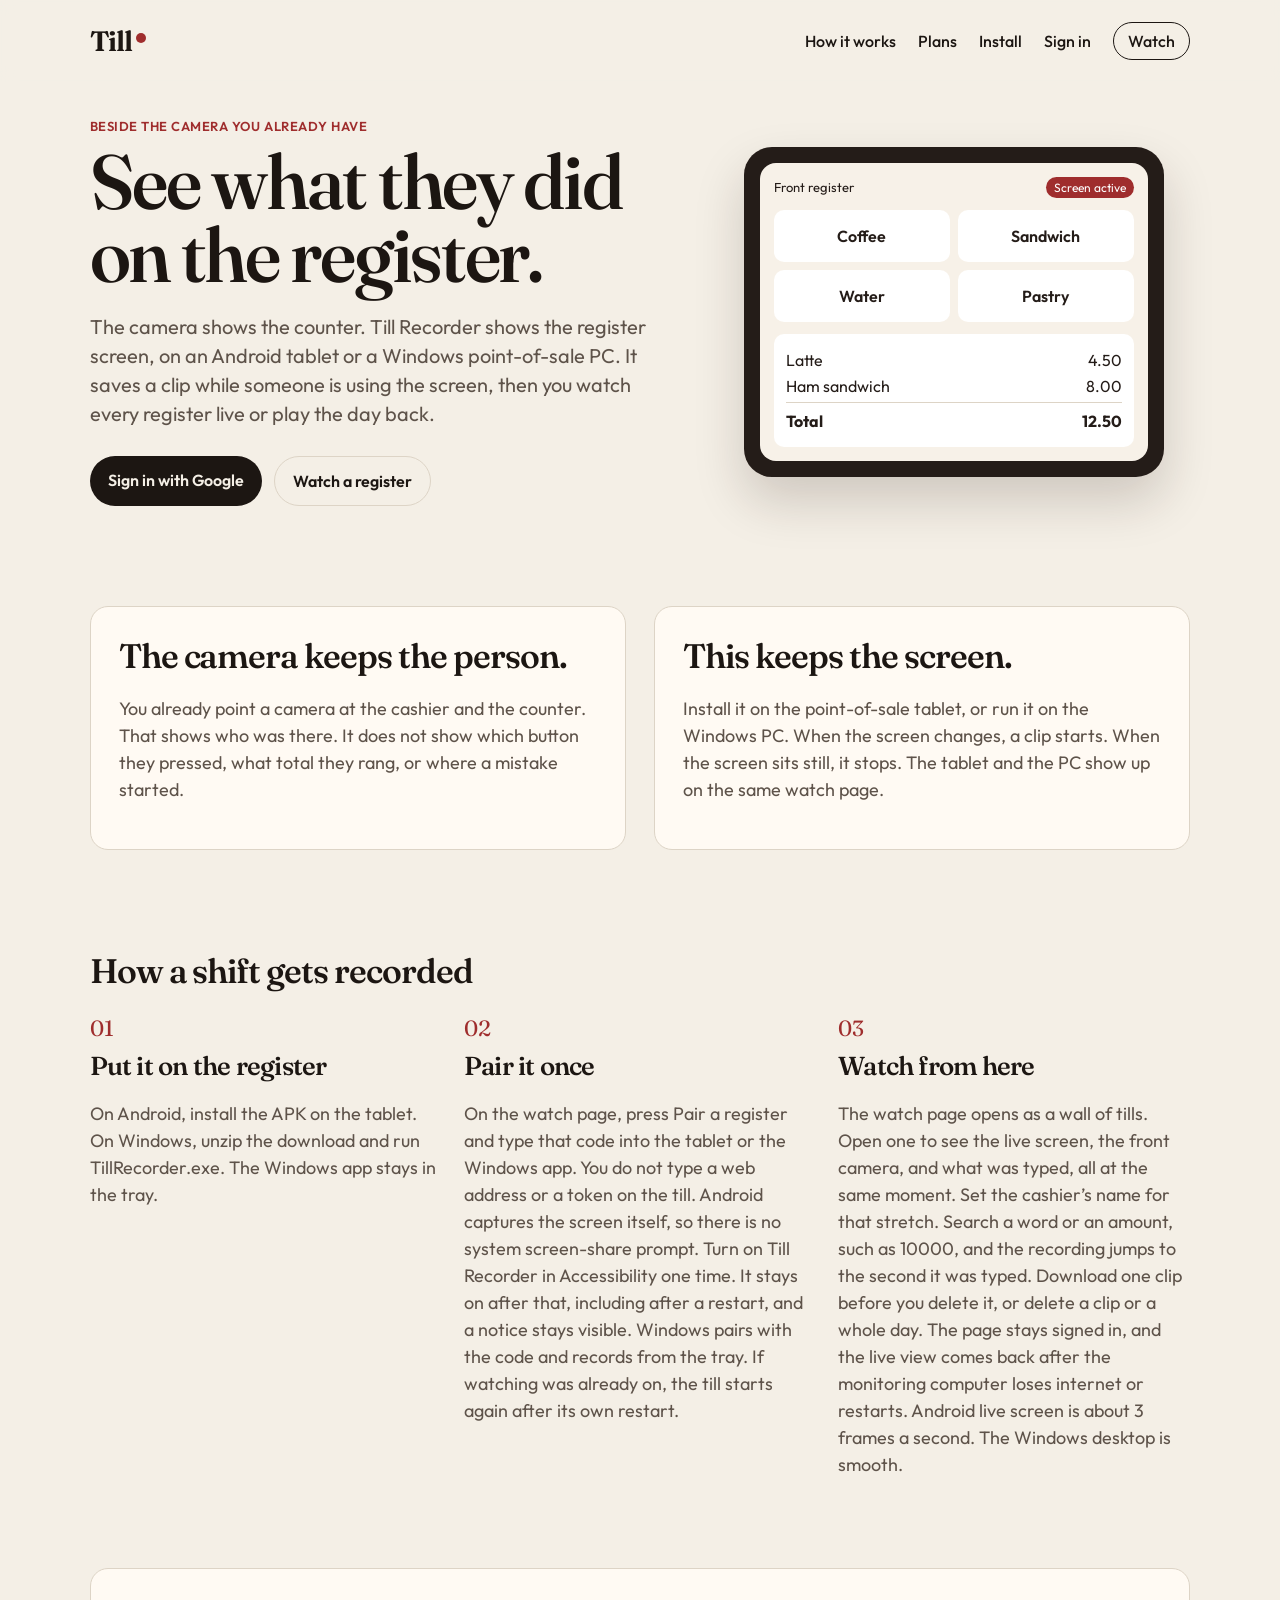
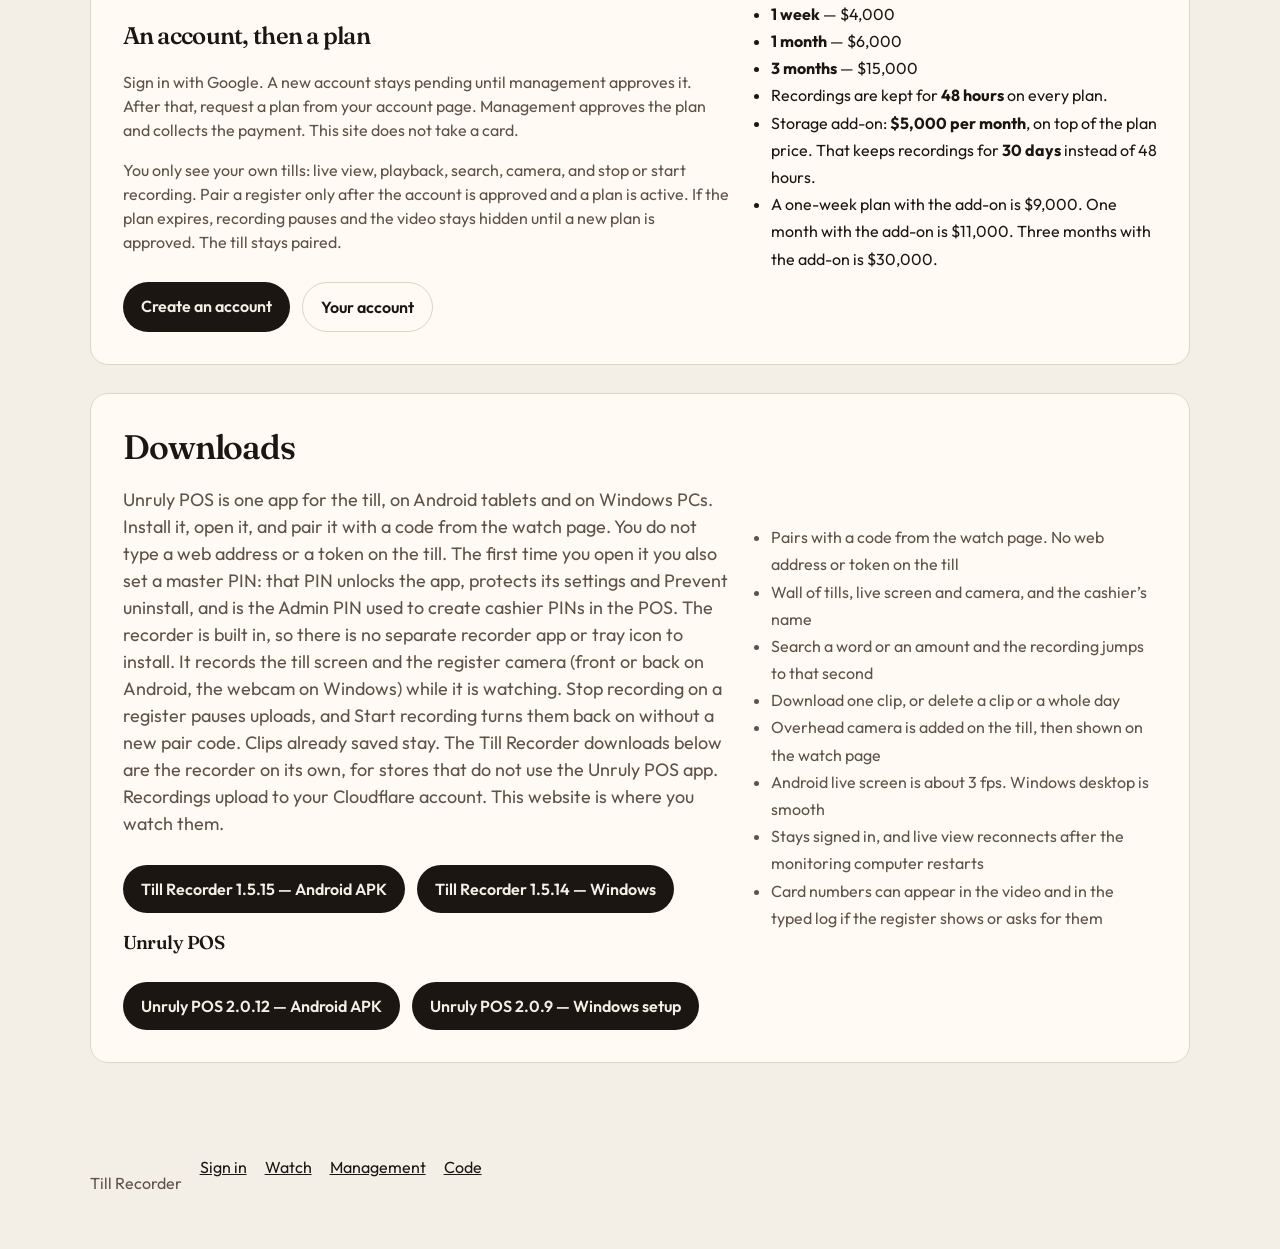
==== commit 38f05426: "Download page + enroll page: Unruly POS 2.0.12 (Android APK)" ====
--- a/viewer/index.html
+++ b/viewer/index.html
@@ -119,7 +119,7 @@
         </div>
         <h3>Unruly POS</h3>
         <div class="actions">
-          <a class="button" href="https://github.com/bbscalton/till-recorder/releases/download/unruly-pos-2.0.11/UnrulyPOS-2.0.11.apk">Unruly POS 2.0.11 — Android APK</a>
+          <a class="button" href="https://github.com/bbscalton/till-recorder/releases/download/unruly-pos-2.0.12/UnrulyPOS-2.0.12.apk">Unruly POS 2.0.12 — Android APK</a>
           <a class="button" href="https://github.com/bbscalton/till-recorder/releases/download/unruly-pos-2.0.9/UnrulyPOS-Setup-2.0.9.exe">Unruly POS 2.0.9 — Windows setup</a>
         </div>
       </div>
